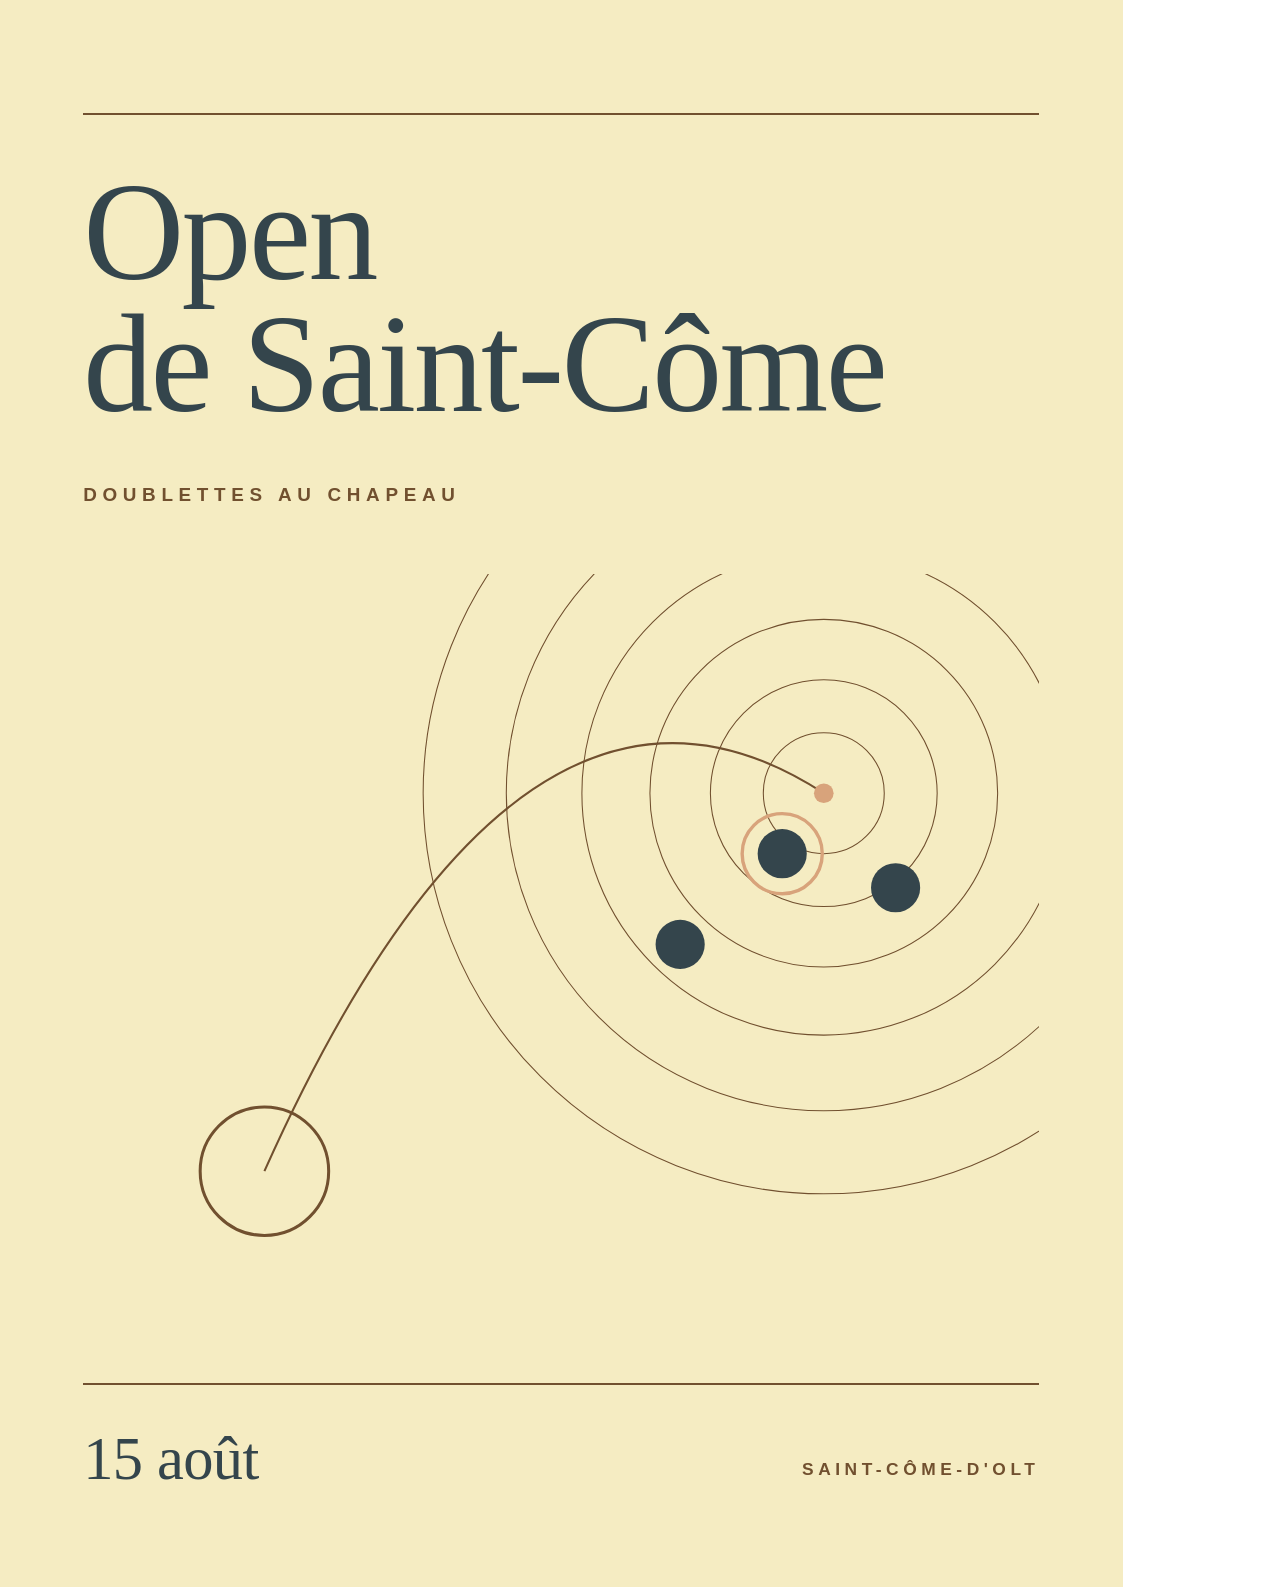
==== design/affiche.html @ f285cde3 "Phase 2 : theme.css (Sanzo Wada n° 296), philosophie de design et affiche A3" ====
<!doctype html>
<html lang="fr">
<head>
<meta charset="utf-8">
<title>Open de Saint-Côme — affiche A3</title>
<style>
  /* ==========================================================================
     AFFICHE OFFICIELLE — A3 portrait (297 × 420 mm)
     Palette : Sanzo Wada, combinaison n° 296 (1933), valeurs exactes.
       #f5ecc2 Sulpher Yellow · #d8a37b Ochraceous Salmon
       #71502f Pale Raw Umber · #34454c Slate Color
     Quatre encres en aplats. Aucun dégradé, aucune transparence.
     ========================================================================== */

  @page { size: 297mm 420mm; margin: 0; }

  * { margin: 0; padding: 0; box-sizing: border-box; }

  html, body {
    width: 297mm; height: 420mm;
    -webkit-print-color-adjust: exact; print-color-adjust: exact;
  }

  .affiche {
    position: relative;
    width: 297mm; height: 420mm;
    background: #f5ecc2;                 /* crème calcaire */
    overflow: hidden;
    font-family: -apple-system, "Helvetica Neue", Helvetica, Arial, sans-serif;
    color: #34454c;                      /* basalte */
  }

  /* --- filets de cadrage ------------------------------------------------- */
  .filet {
    position: absolute; left: 22mm; right: 22mm;
    height: 0.5mm; background: #71502f;  /* terre d'ombre */
  }
  .filet--haut { top: 30mm; }
  .filet--bas  { top: 366mm; }

  /* --- mention en tête ---------------------------------------------------- */
  .surtitre {
    position: absolute; left: 22mm; top: 21mm;
    font-size: 3.6mm; font-weight: 600;
    letter-spacing: 0.42em; text-transform: uppercase;
    color: #71502f;
  }

  /* --- titre --------------------------------------------------------------- */
  .titre {
    position: absolute; left: 22mm; right: 22mm; top: 44mm;
    font-family: Didot, "Didot LT STD", "Bodoni 72", "Hoefler Text",
                 Georgia, "Times New Roman", serif;
    font-weight: 400;
    font-size: 37mm;
    line-height: 0.94;
    letter-spacing: -0.018em;
    color: #34454c;
  }
  .titre em { font-style: normal; }

  /* --- sous-titre ---------------------------------------------------------- */
  .soustitre {
    position: absolute; left: 22mm; top: 128mm;
    font-size: 5mm; font-weight: 600;
    letter-spacing: 0.3em; text-transform: uppercase;
    color: #71502f;
  }

  /* --- le diagramme -------------------------------------------------------- */
  .diagramme {
    position: absolute; left: 22mm; top: 152mm;
    width: 253mm; height: 196mm;
  }

  /* --- pied ---------------------------------------------------------------- */
  .date {
    position: absolute; left: 22mm; top: 378mm;
    font-family: Didot, "Didot LT STD", "Bodoni 72", "Hoefler Text",
                 Georgia, "Times New Roman", serif;
    font-size: 16mm; line-height: 1; letter-spacing: -0.01em;
    color: #34454c;
  }
  .lieu {
    position: absolute; right: 22mm; top: 386mm;
    font-size: 4.6mm; font-weight: 600;
    letter-spacing: 0.26em; text-transform: uppercase;
    text-align: right;
    color: #71502f;
  }
</style>
</head>
<body>
<div class="affiche">

  <div class="filet filet--haut"></div>

  <h1 class="titre">Open<br><em>de Saint-Côme</em></h1>

  <div class="soustitre">Doublettes au chapeau</div>

  <!-- ======================================================================
       LE DIAGRAMME
       Une partie de pétanque réduite à sa géométrie : un cercle d'où l'on
       lance, un arc unique, un point minuscule qui organise tout l'espace
       autour de lui, et des distances. Les unités du viewBox sont des
       millimètres réels de l'affiche.
       ====================================================================== -->
  <svg class="diagramme" viewBox="0 0 253 196" xmlns="http://www.w3.org/2000/svg">
    <defs>
      <clipPath id="cadre">
        <rect x="0" y="0" width="253" height="196"/>
      </clipPath>
    </defs>

    <g clip-path="url(#cadre)" fill="none">

      <!-- Les cercles de mesure, centrés sur le but : la distance, seule
           chose que ce jeu mesure vraiment. Coupés par le cadre, ils
           suggèrent que le champ continue au-delà de l'affiche. -->
      <g stroke="#71502f" stroke-width="0.28">
        <circle cx="196" cy="58" r="16"/>
        <circle cx="196" cy="58" r="30"/>
        <circle cx="196" cy="58" r="46"/>
        <circle cx="196" cy="58" r="64"/>
        <circle cx="196" cy="58" r="84"/>
        <circle cx="196" cy="58" r="106"/>
      </g>

      <!-- La trajectoire : un seul arc, de la main au sol. -->
      <path d="M 48 158 Q 116 6 196 58" stroke="#71502f" stroke-width="0.55"/>

      <!-- Le cercle de lancement : d'où tout part. -->
      <circle cx="48" cy="158" r="17" stroke="#71502f" stroke-width="0.8"/>

      <!-- Trois boules, à trois distances. Aucune n'est dessinée : ce sont
           des disques, et c'est leur position qui raconte la partie. -->
      <g fill="#34454c">
        <circle cx="185" cy="74" r="6.5"/>
        <circle cx="215" cy="83" r="6.5"/>
        <circle cx="158" cy="98" r="6.5"/>
      </g>

      <!-- Celle qui tient le point. -->
      <circle cx="185" cy="74" r="10.6" stroke="#d8a37b" stroke-width="0.9"/>

      <!-- Le but. -->
      <circle cx="196" cy="58" r="2.6" fill="#d8a37b"/>

    </g>
  </svg>

  <div class="filet filet--bas"></div>
  <div class="date">15 août</div>
  <div class="lieu">Saint-Côme-d'Olt</div>

</div>
</body>
</html>
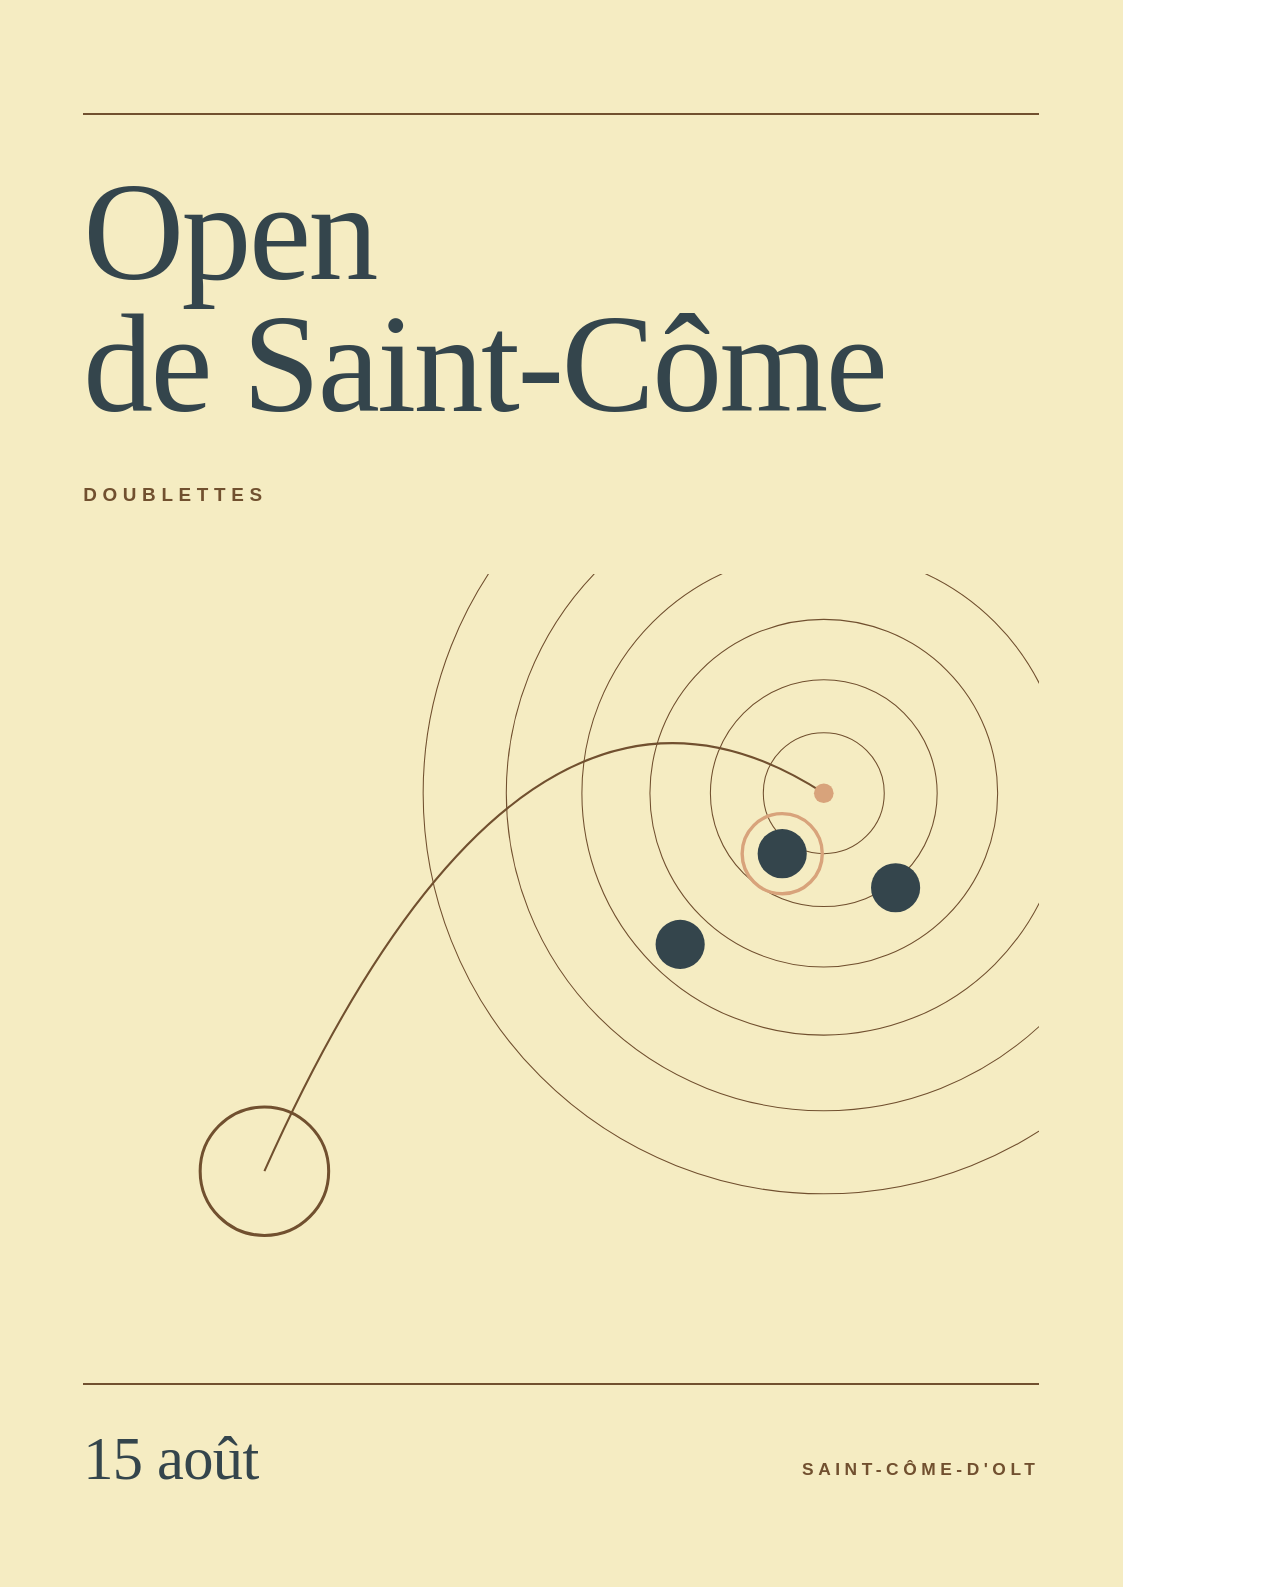
==== commit 31c28657: "Affiche : sous-titre ramené à « Doublettes »" ====
--- a/design/affiche.html
+++ b/design/affiche.html
@@ -97,7 +97,7 @@
 
   <h1 class="titre">Open<br><em>de Saint-Côme</em></h1>
 
-  <div class="soustitre">Doublettes au chapeau</div>
+  <div class="soustitre">Doublettes</div>
 
   <!-- ======================================================================
        LE DIAGRAMME
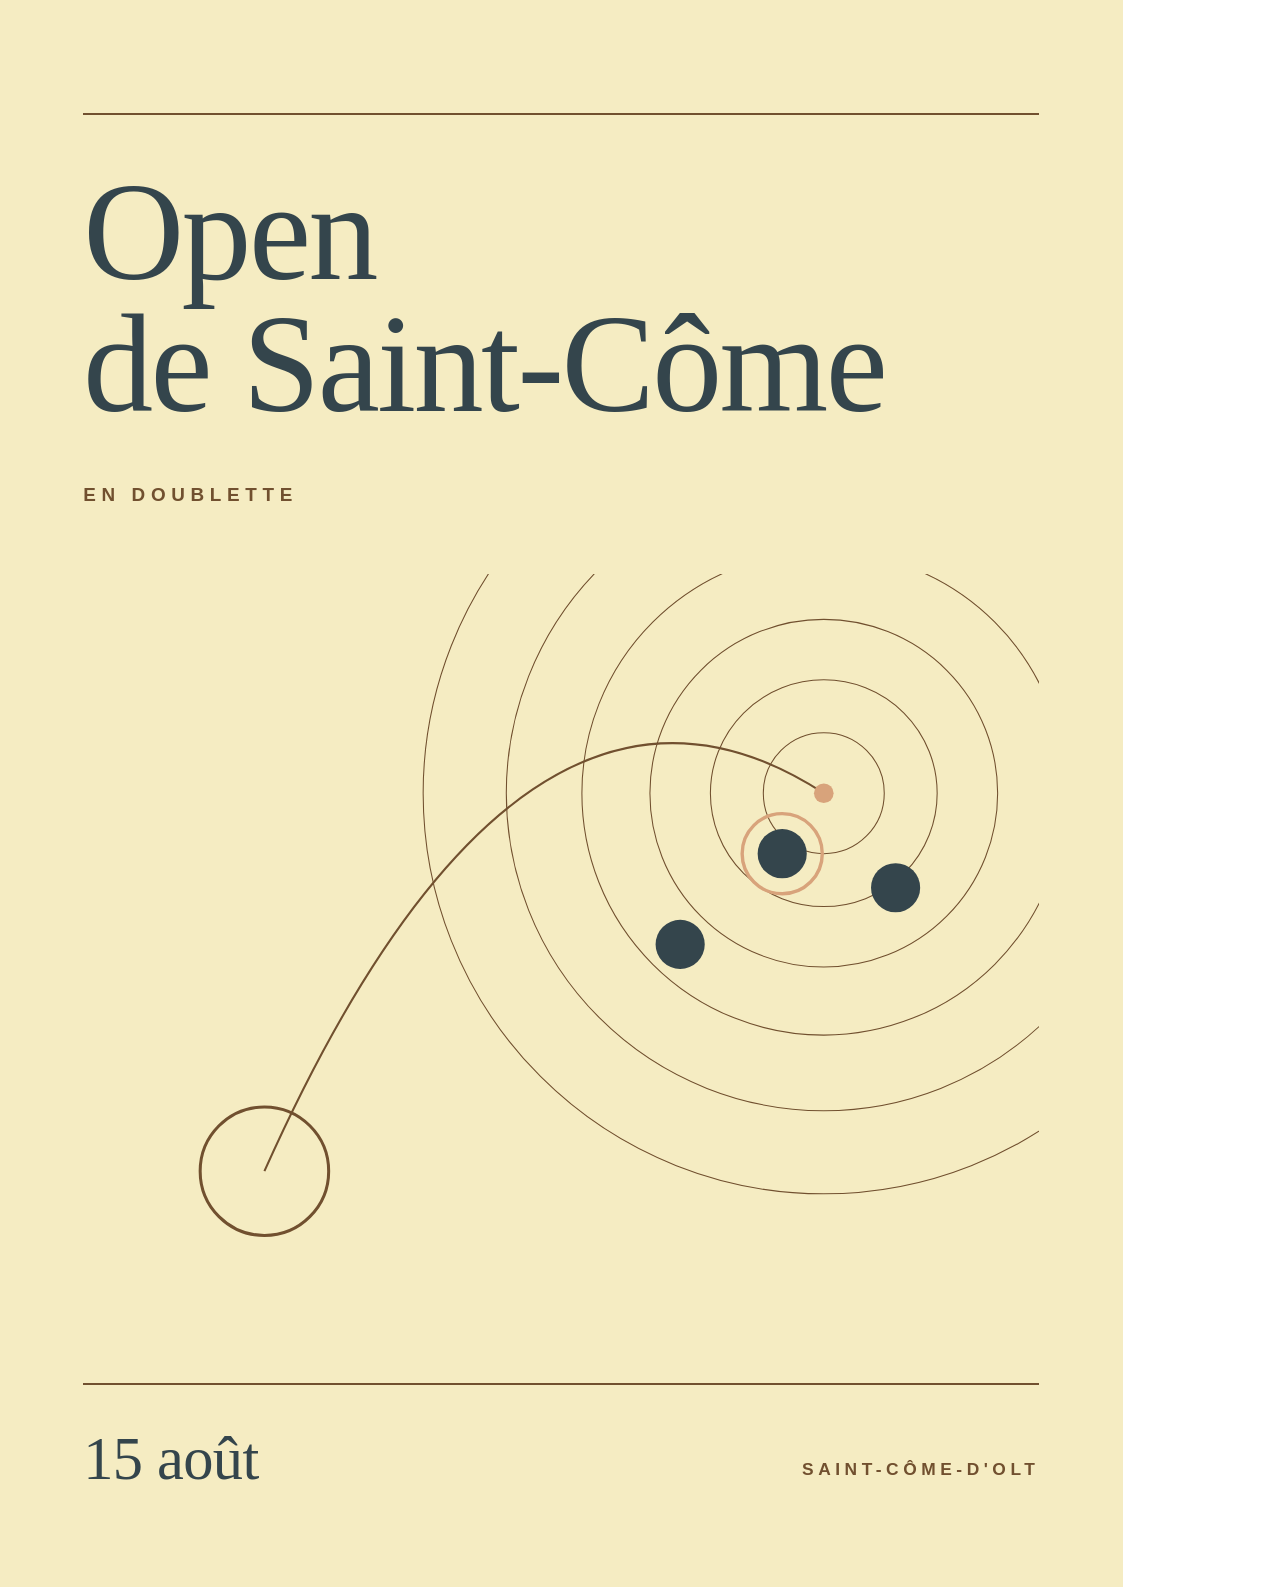
==== commit c4034a46: "Affiche : sous-titre « En doublette »" ====
--- a/design/affiche.html
+++ b/design/affiche.html
@@ -97,7 +97,7 @@
 
   <h1 class="titre">Open<br><em>de Saint-Côme</em></h1>
 
-  <div class="soustitre">Doublettes</div>
+  <div class="soustitre">En doublette</div>
 
   <!-- ======================================================================
        LE DIAGRAMME
